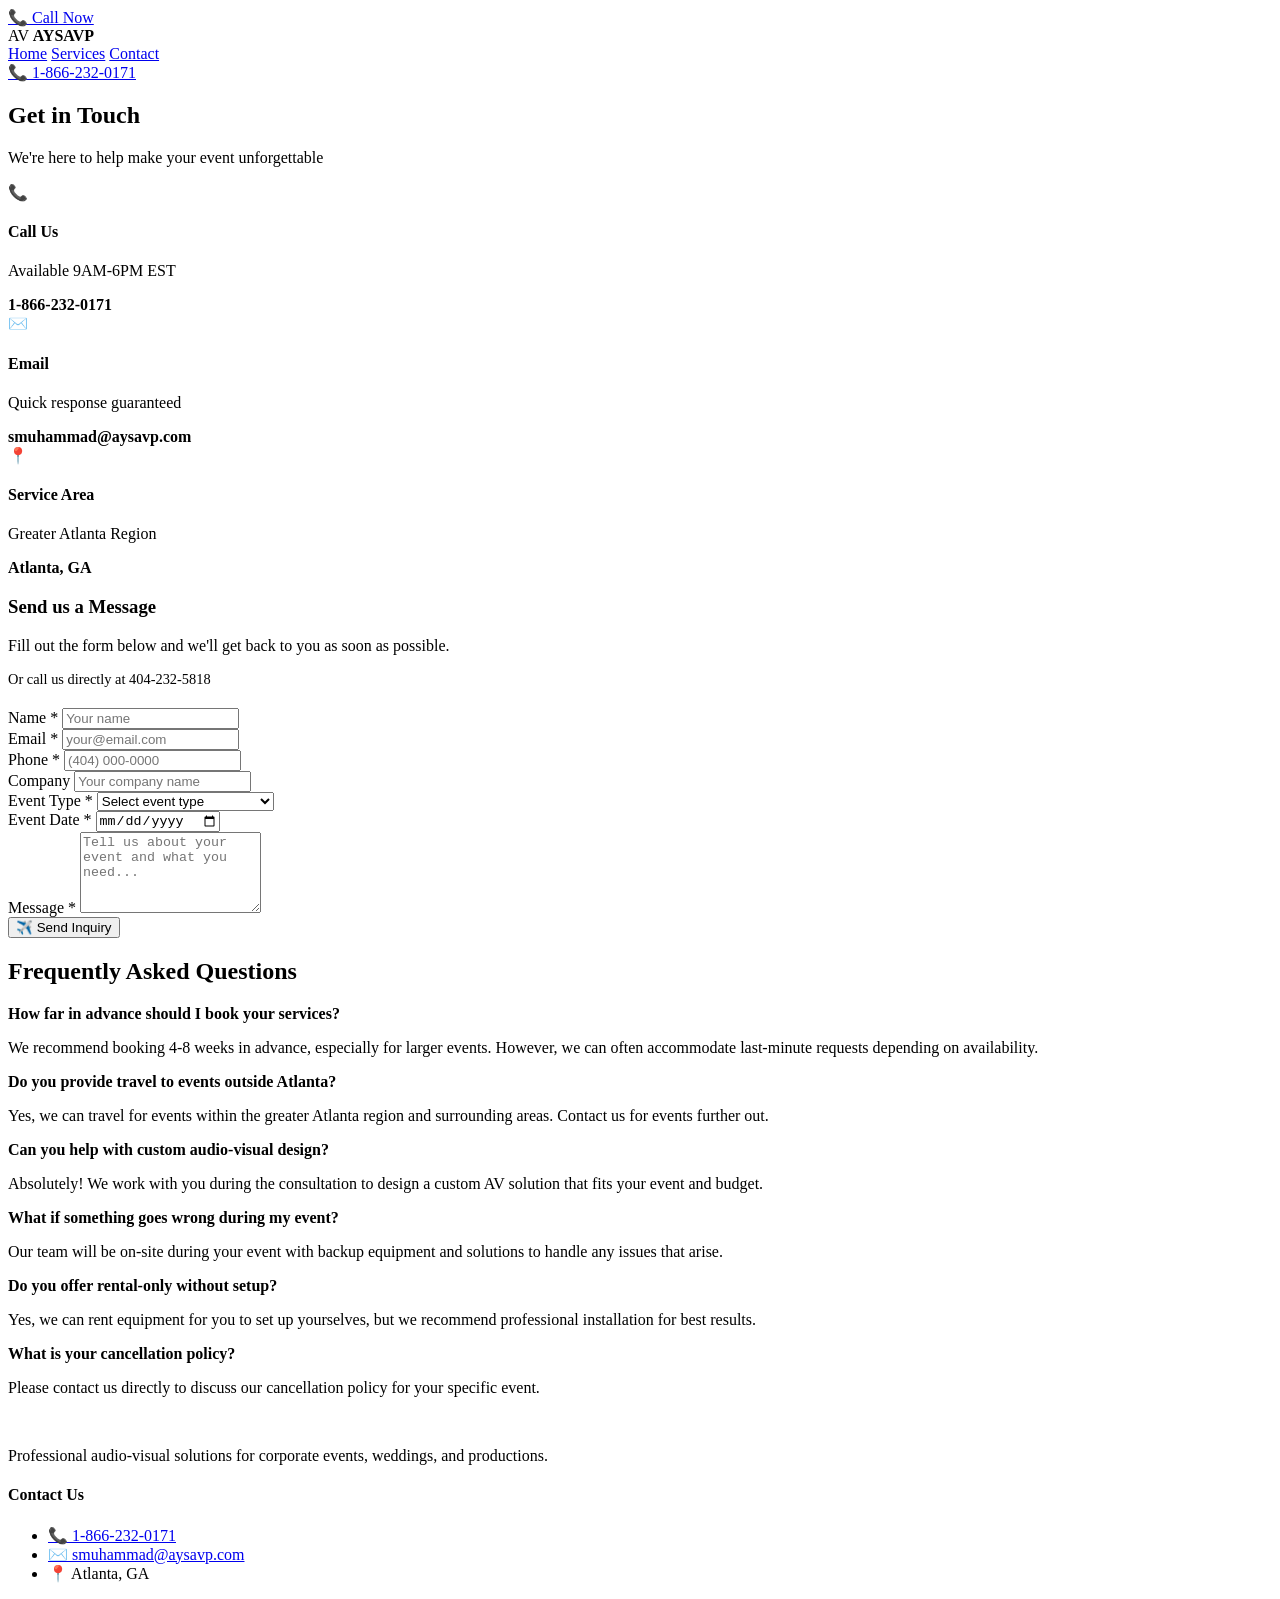
==== contact.html @ 8ec9f26a "Create contact.html" ====
<!DOCTYPE html>
<html lang="en">
<head>
    <meta charset="UTF-8">
    <meta name="viewport" content="width=device-width, initial-scale=1.0">
    <title>Contact - AYSAVP</title>
    <link rel="stylesheet" href="style.css">
    <link href="https://fonts.googleapis.com/css2?family=Inter:wght@400;500;600;700&display=swap" rel="stylesheet">
</head>
<body>

    <a href="tel:18662320171" class="floating-call"><span>📞 Call Now</span></a>

    <header>
        <div class="container nav-flex">
            <div class="logo"><span class="logo-box">AV</span> <strong>AYSAVP</strong></div>
            <nav>
                <a href="index.html">Home</a>
                <a href="services.html">Services</a>
                <a href="contact.html" class="active">Contact</a>
            </nav>
            <div class="phone-link"><a href="tel:18662320171">📞 1-866-232-0171</a></div>
        </div>
    </header>

    <section class="hero-small">
        <div class="container">
            <h1>Get in Touch</h1>
            <p>We're here to help make your event unforgettable</p>
        </div>
    </section>

    <section class="container section-padding">
        <div class="contact-info-grid">
            <div class="info-card">
                <div class="icon-circle">📞</div>
                <h4>Call Us</h4>
                <p>Available 9AM-6PM EST</p>
                <strong>1-866-232-0171</strong>
            </div>
            <div class="info-card">
                <div class="icon-circle">✉️</div>
                <h4>Email</h4>
                <p>Quick response guaranteed</p>
                <strong>smuhammad@aysavp.com</strong>
            </div>
            <div class="info-card">
                <div class="icon-circle">📍</div>
                <h4>Service Area</h4>
                <p>Greater Atlanta Region</p>
                <strong>Atlanta, GA</strong>
            </div>
        </div>
    </section>

    <section class="form-section">
        <div class="container">
            <div class="form-container">
                <h3>Send us a Message</h3>
                <p>Fill out the form below and we'll get back to you as soon as possible.</p>
                <p style="font-size: 0.9rem; margin-bottom: 20px;">Or call us directly at <a href="tel:4042325818" style="color: var(--blue); text-decoration: none;">404-232-5818</a></p>
                
                <form action="https://formspree.io/f/YOUR_ENDPOINT_ID" method="POST">
                    <div class="form-grid">
                        <div class="form-field">
                            <label>Name *</label>
                            <input type="text" name="name" placeholder="Your name" required>
                        </div>
                        <div class="form-field">
                            <label>Email *</label>
                            <input type="email" name="email" placeholder="your@email.com" required>
                        </div>
                        <div class="form-field">
                            <label>Phone *</label>
                            <input type="tel" name="phone" placeholder="(404) 000-0000" required>
                        </div>
                        <div class="form-field">
                            <label>Company</label>
                            <input type="text" name="company" placeholder="Your company name">
                        </div>
                        <div class="form-field">
                            <label>Event Type *</label>
                            <select name="event_type" required>
                                <option value="" disabled selected>Select event type</option>
                                <option value="corporate">Corporate Event</option>
                                <option value="wedding">Wedding</option>
                                <option value="concert">Concert/Live Performance</option>
                                <option value="other">Other</option>
                            </select>
                        </div>
                        <div class="form-field">
                            <label>Event Date *</label>
                            <input type="date" name="event_date" required>
                        </div>
                    </div>
                    <div class="form-field">
                        <label>Message *</label>
                        <textarea name="message" rows="5" placeholder="Tell us about your event and what you need..." required></textarea>
                    </div>
                    <button type="submit" class="btn-primary full-width">✈️ Send Inquiry</button>
                </form>
            </div>
        </div>
    </section>

    <section class="container section-padding">
        <h2 class="section-title">Frequently Asked Questions</h2>
        <div class="faq-list">
            <div class="faq-item">
                <strong>How far in advance should I book your services?</strong>
                <p>We recommend booking 4-8 weeks in advance, especially for larger events. However, we can often accommodate last-minute requests depending on availability.</p>
            </div>
            
            <div class="faq-item">
                <strong>Do you provide travel to events outside Atlanta?</strong>
                <p>Yes, we can travel for events within the greater Atlanta region and surrounding areas. Contact us for events further out.</p>
            </div>

            <div class="faq-item">
                <strong>Can you help with custom audio-visual design?</strong>
                <p>Absolutely! We work with you during the consultation to design a custom AV solution that fits your event and budget.</p>
            </div>

            <div class="faq-item">
                <strong>What if something goes wrong during my event?</strong>
                <p>Our team will be on-site during your event with backup equipment and solutions to handle any issues that arise.</p>
            </div>

            <div class="faq-item">
                <strong>Do you offer rental-only without setup?</strong>
                <p>Yes, we can rent equipment for you to set up yourselves, but we recommend professional installation for best results.</p>
            </div>

            <div class="faq-item">
                <strong>What is your cancellation policy?</strong>
                <p>Please contact us directly to discuss our cancellation policy for your specific event.</p>
            </div>
        </div>
    </section>

    <footer>
        <div class="container footer-grid">
            <div class="footer-col">
                <div class="logo" style="color: white; margin-bottom: 15px;"><span class="logo-box">AV</span> AYSAVP</div>
                <p>Professional audio-visual solutions for corporate events, weddings, and productions.</p>
            </div>
            <div class="footer-col">
                <h4>Contact Us</h4>
                <ul>
                    <li><a href="tel:18662320171" class="react-text">📞 1-866-232-0171</a></li>
                    <li><a href="mailto:smuhammad@aysavp.com" class="react-text">✉️ smuhammad@aysavp.com</a></li>
                    <li>📍 Atlanta, GA</li>
                </ul>
            </div>
        </div>
    </footer>

</body>
</html>
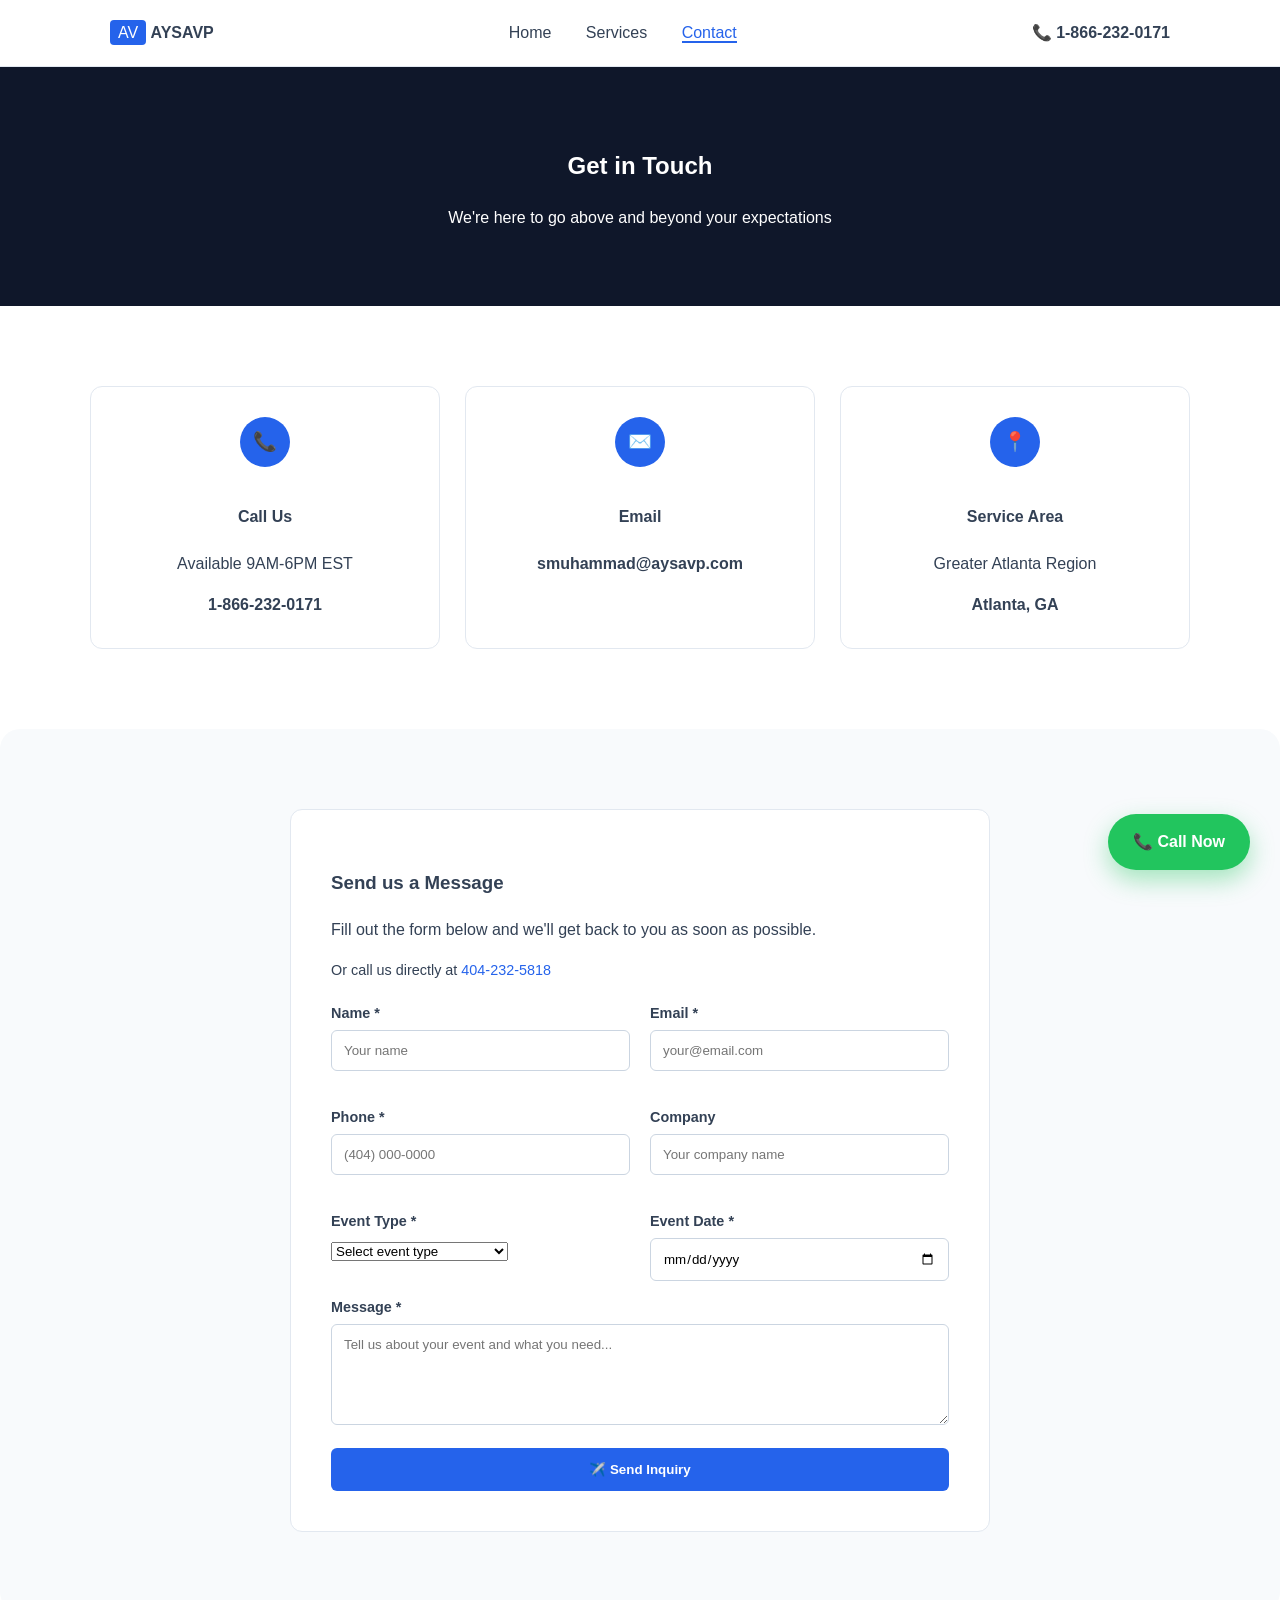
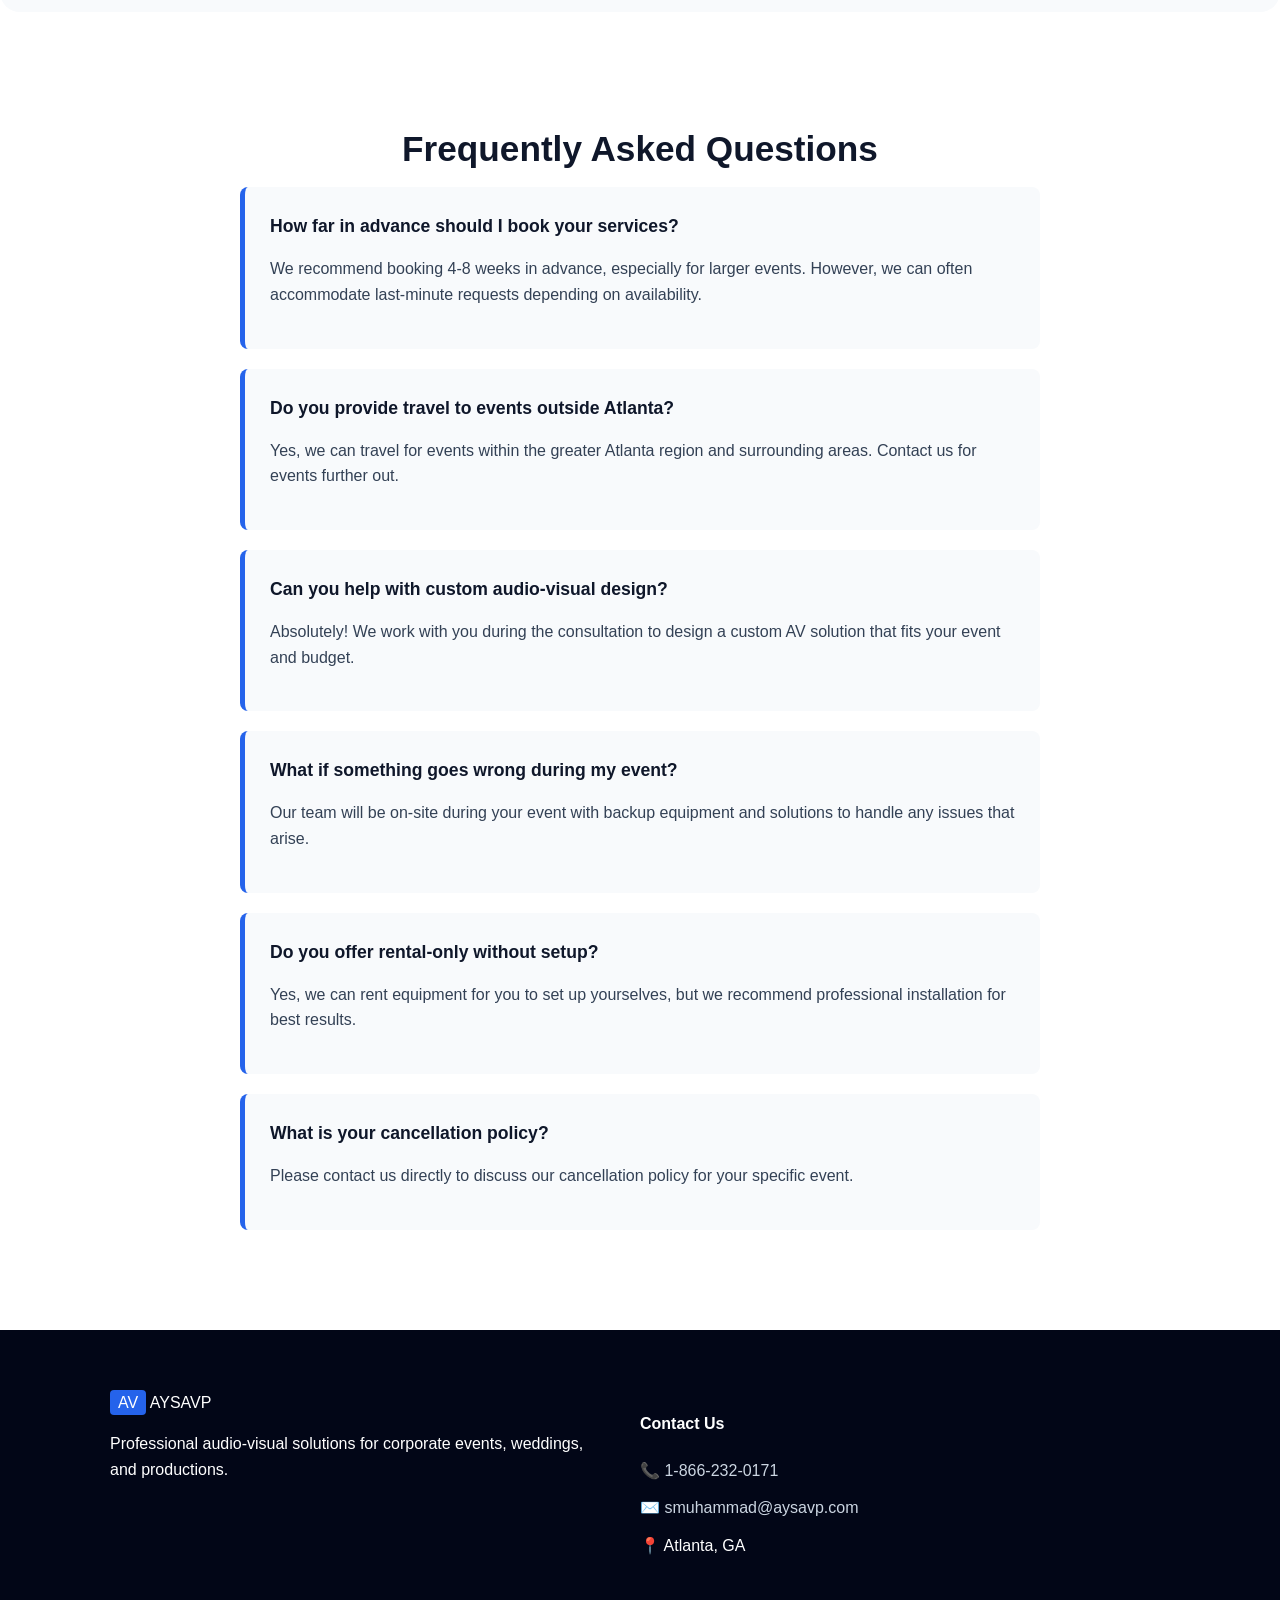
==== commit 43b14172: "Update contact.html" ====
--- a/contact.html
+++ b/contact.html
@@ -26,7 +26,7 @@
     <section class="hero-small">
         <div class="container">
             <h1>Get in Touch</h1>
-            <p>We're here to help make your event unforgettable</p>
+            <p>We're here to go above and beyond your expectations</p>
         </div>
     </section>
 
@@ -41,8 +41,8 @@
             <div class="info-card">
                 <div class="icon-circle">✉️</div>
                 <h4>Email</h4>
-                <p>Quick response guaranteed</p>
-                <strong>smuhammad@aysavp.com</strong>
+           
+              <strong>smuhammad@aysavp.com</strong>
             </div>
             <div class="info-card">
                 <div class="icon-circle">📍</div>
--- a/style.css
+++ b/style.css
@@ -0,0 +1,124 @@
+/* --- AYSAVP FINAL STYLES --- */
+:root { 
+    --blue: #2563eb; 
+    --blue-hover: #1d4ed8;
+    --dark-navy: #0f172a;
+    --light-blue: #60a5fa;
+    --slate: #334155;
+    --bg-light: #f8fafc;
+}
+
+* { box-sizing: border-box; }
+body { font-family: 'Inter', sans-serif; margin: 0; color: var(--slate); line-height: 1.6; }
+.container { max-width: 1100px; margin: 0 auto; padding: 0 20px; }
+
+/* Navigation */
+header { padding: 20px 0; border-bottom: 1px solid #e2e8f0; background: white; position: sticky; top: 0; z-index: 1000; }
+.nav-flex { display: flex; justify-content: space-between; align-items: center; }
+.logo-box { background: var(--blue); color: white; padding: 4px 8px; border-radius: 4px; }
+nav a { text-decoration: none; color: var(--slate); margin: 0 15px; font-weight: 500; transition: 0.3s; }
+nav a:hover, nav a.active { color: var(--blue); border-bottom: 2px solid var(--blue); }
+.phone-link a { text-decoration: none; color: inherit; font-weight: 600; transition: 0.3s; }
+.phone-link a:hover { color: var(--blue); transform: scale(1.05); display: inline-block; }
+
+/* Hero Sections */
+.hero { background: linear-gradient(135deg, #0f172a 0%, #1e293b 100%); color: white; text-align: center; padding: 120px 0; }
+.hero h1 { font-size: 3.5rem; margin-bottom: 20px; line-height: 1.2; }
+.hero h1 span { color: var(--light-blue); }
+.hero p { font-size: 1.2rem; max-width: 800px; margin: 0 auto 30px; opacity: 0.9; }
+.hero-btns { display: flex; justify-content: center; gap: 20px; margin-top: 30px; }
+.hero-small { background: var(--dark-navy); color: white; text-align: center; padding: 60px 0; }
+
+/* Button Reactions */
+.btn-primary { 
+    background: var(--blue); color: white; border: none; padding: 14px 28px; 
+    border-radius: 6px; cursor: pointer; font-weight: 600; transition: all 0.3s ease; 
+}
+.btn-primary:hover { 
+    background: var(--blue-hover); transform: translateY(-4px); 
+    box-shadow: 0 12px 24px rgba(37, 99, 235, 0.4); 
+}
+
+.btn-white {
+    background: white; color: var(--blue); border: 2px solid white; 
+    padding: 14px 32px; border-radius: 6px; cursor: pointer; font-weight: 700; transition: all 0.3s ease;
+}
+.btn-white:hover {
+    background: transparent; color: white; transform: translateY(-3px); 
+    box-shadow: 0 10px 20px rgba(255, 255, 255, 0.2);
+}
+
+.btn-primary-outline { 
+    background: transparent; color: var(--blue); border: 2px solid var(--blue); 
+    padding: 12px 24px; border-radius: 6px; cursor: pointer; font-weight: 600; transition: all 0.3s ease; 
+}
+.btn-primary-outline:hover { 
+    background: var(--blue); color: white; transform: translateY(-4px); 
+}
+
+/* Grids & Cards */
+.section-padding { padding: 80px 0; }
+.section-title { text-align: center; font-size: 2.2rem; margin-bottom: 10px; color: var(--dark-navy); }
+.section-subtitle { text-align: center; margin-bottom: 50px; }
+.grid-3 { display: grid; grid-template-columns: repeat(auto-fit, minmax(300px, 1fr)); gap: 30px; }
+.card { padding: 30px; border: 1px solid #e2e8f0; border-radius: 12px; background: white; transition: 0.3s; text-align: center; }
+.card:hover { transform: translateY(-10px); border-color: var(--blue); box-shadow: 0 20px 40px rgba(0,0,0,0.05); }
+.icon { font-size: 2.5rem; display: block; margin-bottom: 15px; }
+
+/* Services Page Layout */
+.flex-row { display: flex; align-items: center; gap: 60px; margin-bottom: 80px; }
+.flex-row.reverse { flex-direction: row-reverse; }
+.image-box { flex: 1; height: 350px; border-radius: 20px; overflow: hidden; box-shadow: 0 10px 30px rgba(0,0,0,0.1); background: #ccc; }
+.image-box img { width: 100%; height: 100%; object-fit: cover; transition: 0.6s ease; }
+.image-box:hover img { transform: scale(1.1); }
+.text-box { flex: 1; }
+.check-list { list-style: none; padding: 0; margin: 20px 0; }
+.check-list li { margin-bottom: 10px; display: flex; align-items: center; font-weight: 500; }
+.check-list li::before { content: "✓"; color: var(--blue); font-weight: 900; margin-right: 10px; font-size: 1.2rem; }
+
+/* Packages */
+.packages-section { background: var(--bg-light); }
+.package-card .price { font-size: 1.5rem; font-weight: 700; margin: 20px 0; color: var(--dark-navy); }
+.package-card.featured { background: linear-gradient(135deg, var(--blue), #0891b2); color: white; transform: scale(1.05); border: none; }
+.package-card.featured .price { color: white; }
+
+/* Contact Page Specifics */
+.contact-info-grid { display: grid; grid-template-columns: repeat(auto-fit, minmax(280px, 1fr)); gap: 25px; }
+.info-card { background: white; border: 1px solid #e2e8f0; padding: 30px; border-radius: 12px; text-align: center; transition: 0.3s; }
+.info-card:hover { transform: translateY(-8px); border-color: var(--blue); }
+.icon-circle { background: var(--blue); color: white; width: 50px; height: 50px; border-radius: 50%; display: inline-flex; align-items: center; justify-content: center; margin-bottom: 15px; font-size: 1.2rem; }
+
+/* Form */
+.form-section { background: var(--bg-light); padding: 80px 0; border-radius: 20px; }
+.form-container { max-width: 700px; margin: 0 auto; background: white; padding: 40px; border-radius: 12px; border: 1px solid #e2e8f0; }
+.form-grid { display: grid; grid-template-columns: 1fr 1fr; gap: 20px; }
+.form-field { margin-bottom: 15px; }
+.form-field label { display: block; font-weight: 600; margin-bottom: 5px; font-size: 0.9rem; }
+input, textarea { width: 100%; padding: 12px; border: 1px solid #cbd5e1; border-radius: 6px; font-family: inherit; }
+.full-width { width: 100%; }
+
+/* FAQ - Blue Border Style */
+.faq-list { max-width: 800px; margin: 0 auto; }
+.faq-item { background: #f8fafc; padding: 25px; border-radius: 8px; margin-bottom: 20px; border-left: 5px solid var(--blue); text-align: left; }
+.faq-item strong { display: block; font-size: 1.1rem; margin-bottom: 10px; color: var(--dark-navy); }
+
+/* Footer & Floating Button */
+.bottom-cta { background: linear-gradient(90deg, #2563eb, #0891b2); color: white; text-align: center; padding: 80px 0; }
+footer { background: #020617; color: white; padding: 60px 0; margin-top: auto; }
+.footer-grid { display: grid; grid-template-columns: 2fr 1fr 1fr; gap: 40px; }
+.footer-col ul { list-style: none; padding: 0; }
+.footer-col li { margin-bottom: 12px; }
+.footer-col a { color: #cbd5e1; text-decoration: none; transition: 0.3s; }
+.footer-col a:hover { color: white; }
+
+.floating-call { position: fixed; bottom: 30px; right: 30px; background: #22c55e; color: white; padding: 15px 25px; border-radius: 50px; text-decoration: none; font-weight: 700; box-shadow: 0 10px 25px rgba(34, 197, 94, 0.4); z-index: 9999; transition: all 0.3s ease; }
+.floating-call:hover { transform: scale(1.1) translateY(-5px); background: #16a34a; }
+
+/* Mobile Responsiveness */
+@media (max-width: 768px) {
+    .flex-row, .flex-row.reverse, .footer-grid, .nav-flex { flex-direction: column; gap: 30px; text-align: center; }
+    .hero h1 { font-size: 2.5rem; }
+    .hero-btns { flex-direction: column; }
+    .nav-flex nav { display: flex; flex-direction: column; gap: 10px; margin-top: 15px; }
+    .grid-3 { grid-template-columns: 1fr; }
+}
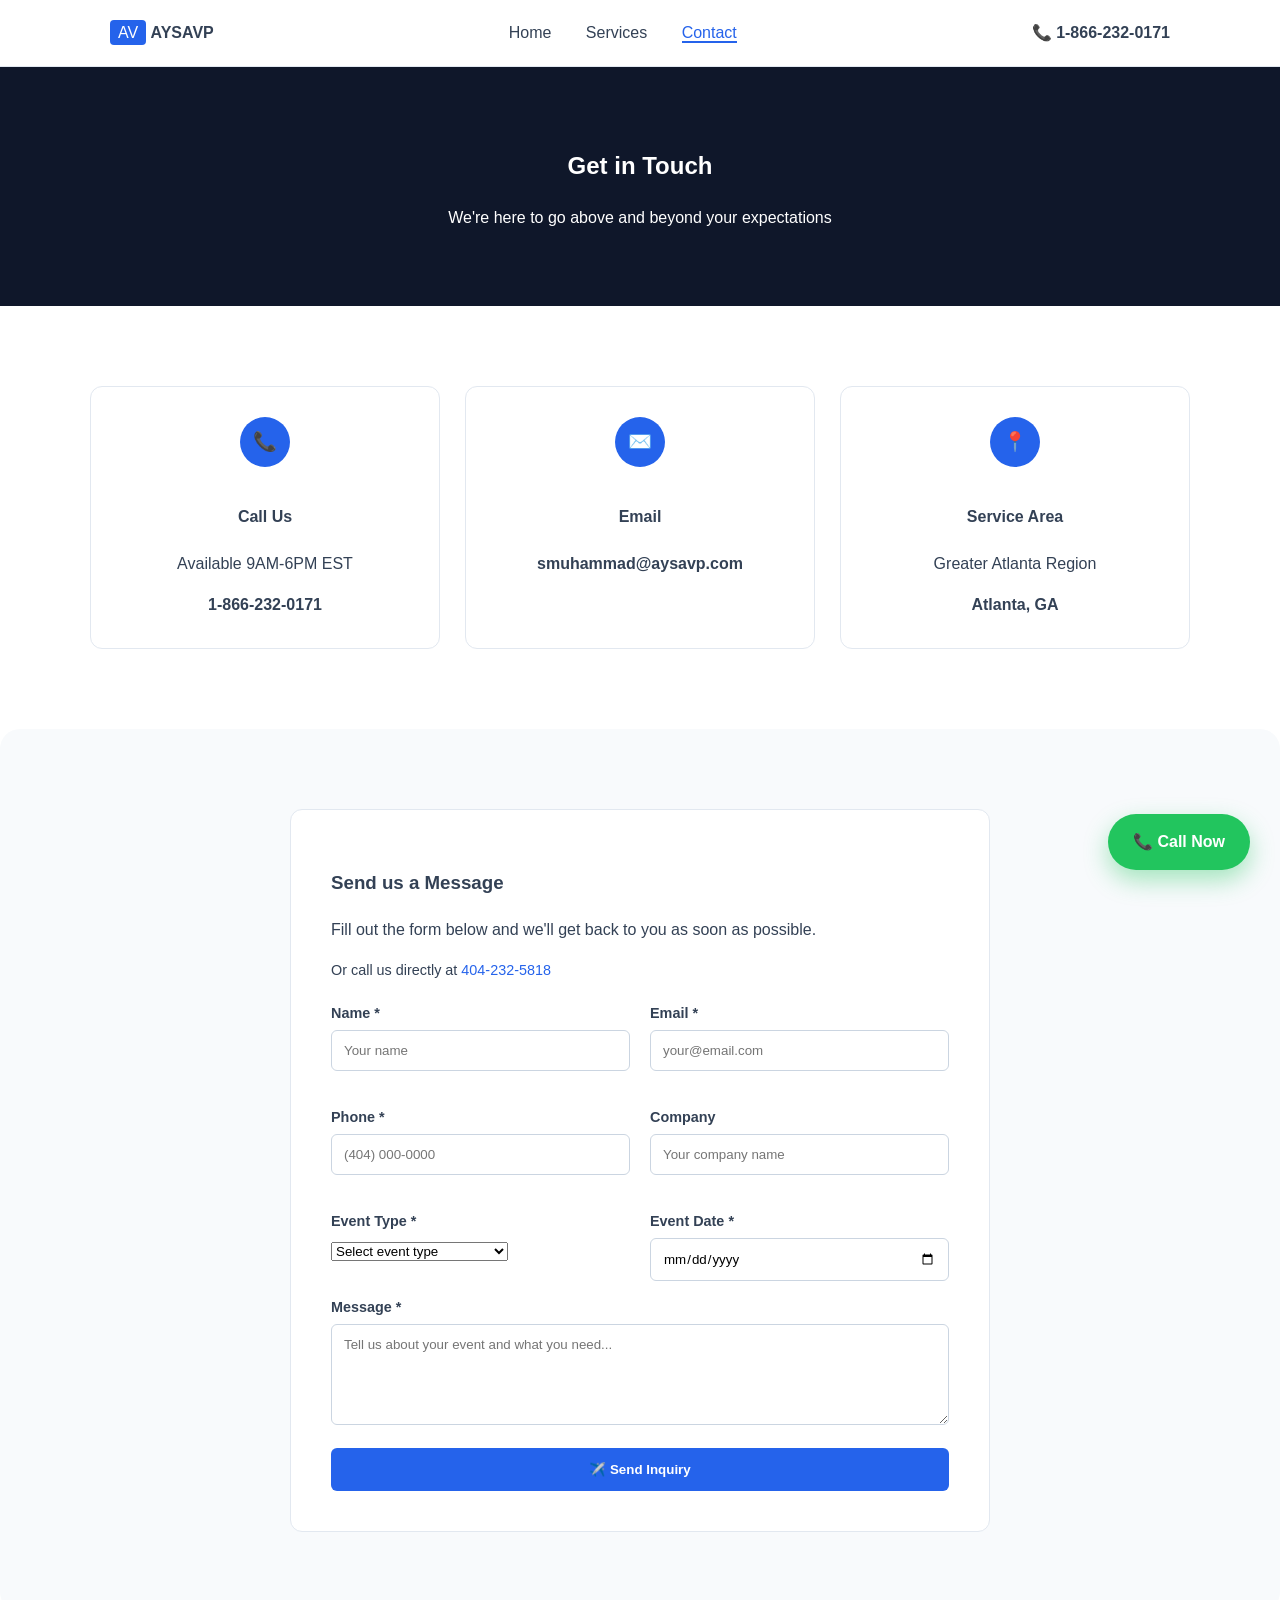
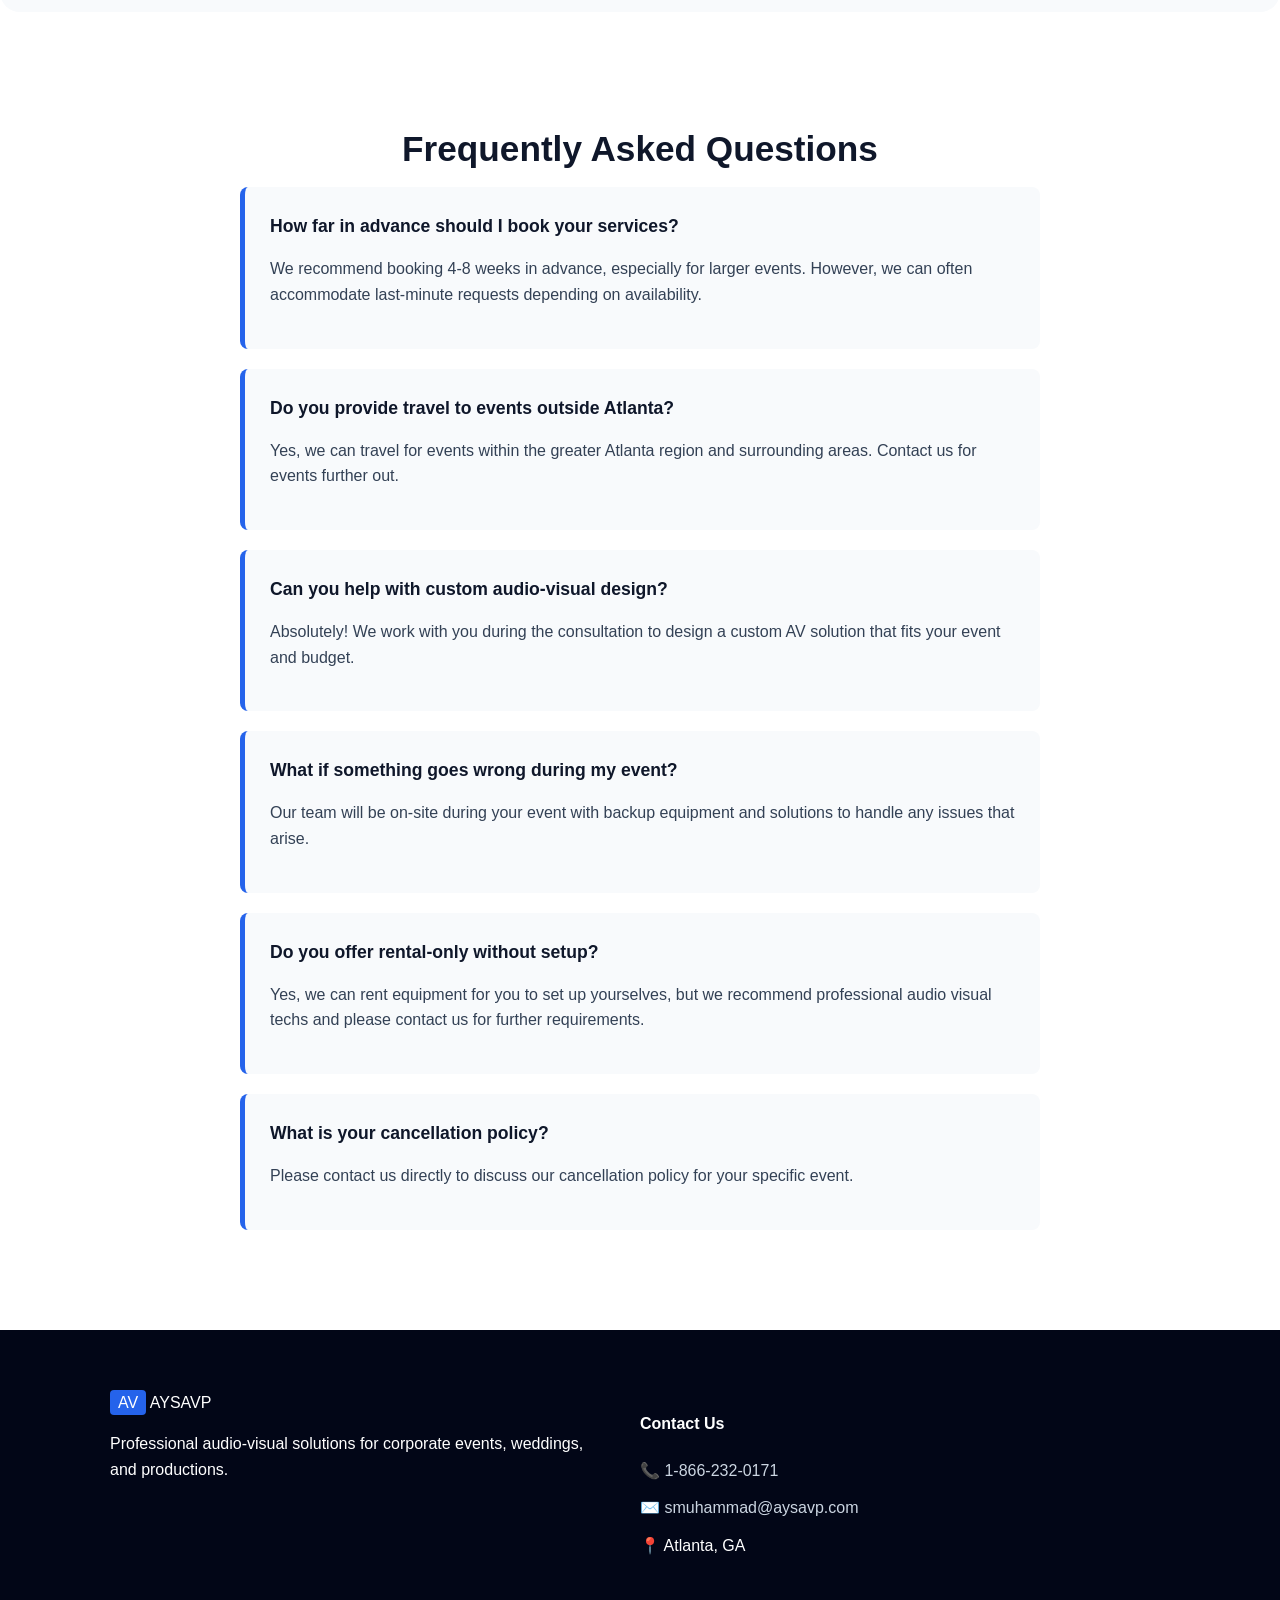
==== commit 2213cac1: "Update contact.html" ====
--- a/contact.html
+++ b/contact.html
@@ -128,7 +128,7 @@
 
             <div class="faq-item">
                 <strong>Do you offer rental-only without setup?</strong>
-                <p>Yes, we can rent equipment for you to set up yourselves, but we recommend professional installation for best results.</p>
+                <p>Yes, we can rent equipment for you to set up yourselves, but we recommend professional audio visual techs and please contact us for further requirements.</p>
             </div>
 
             <div class="faq-item">
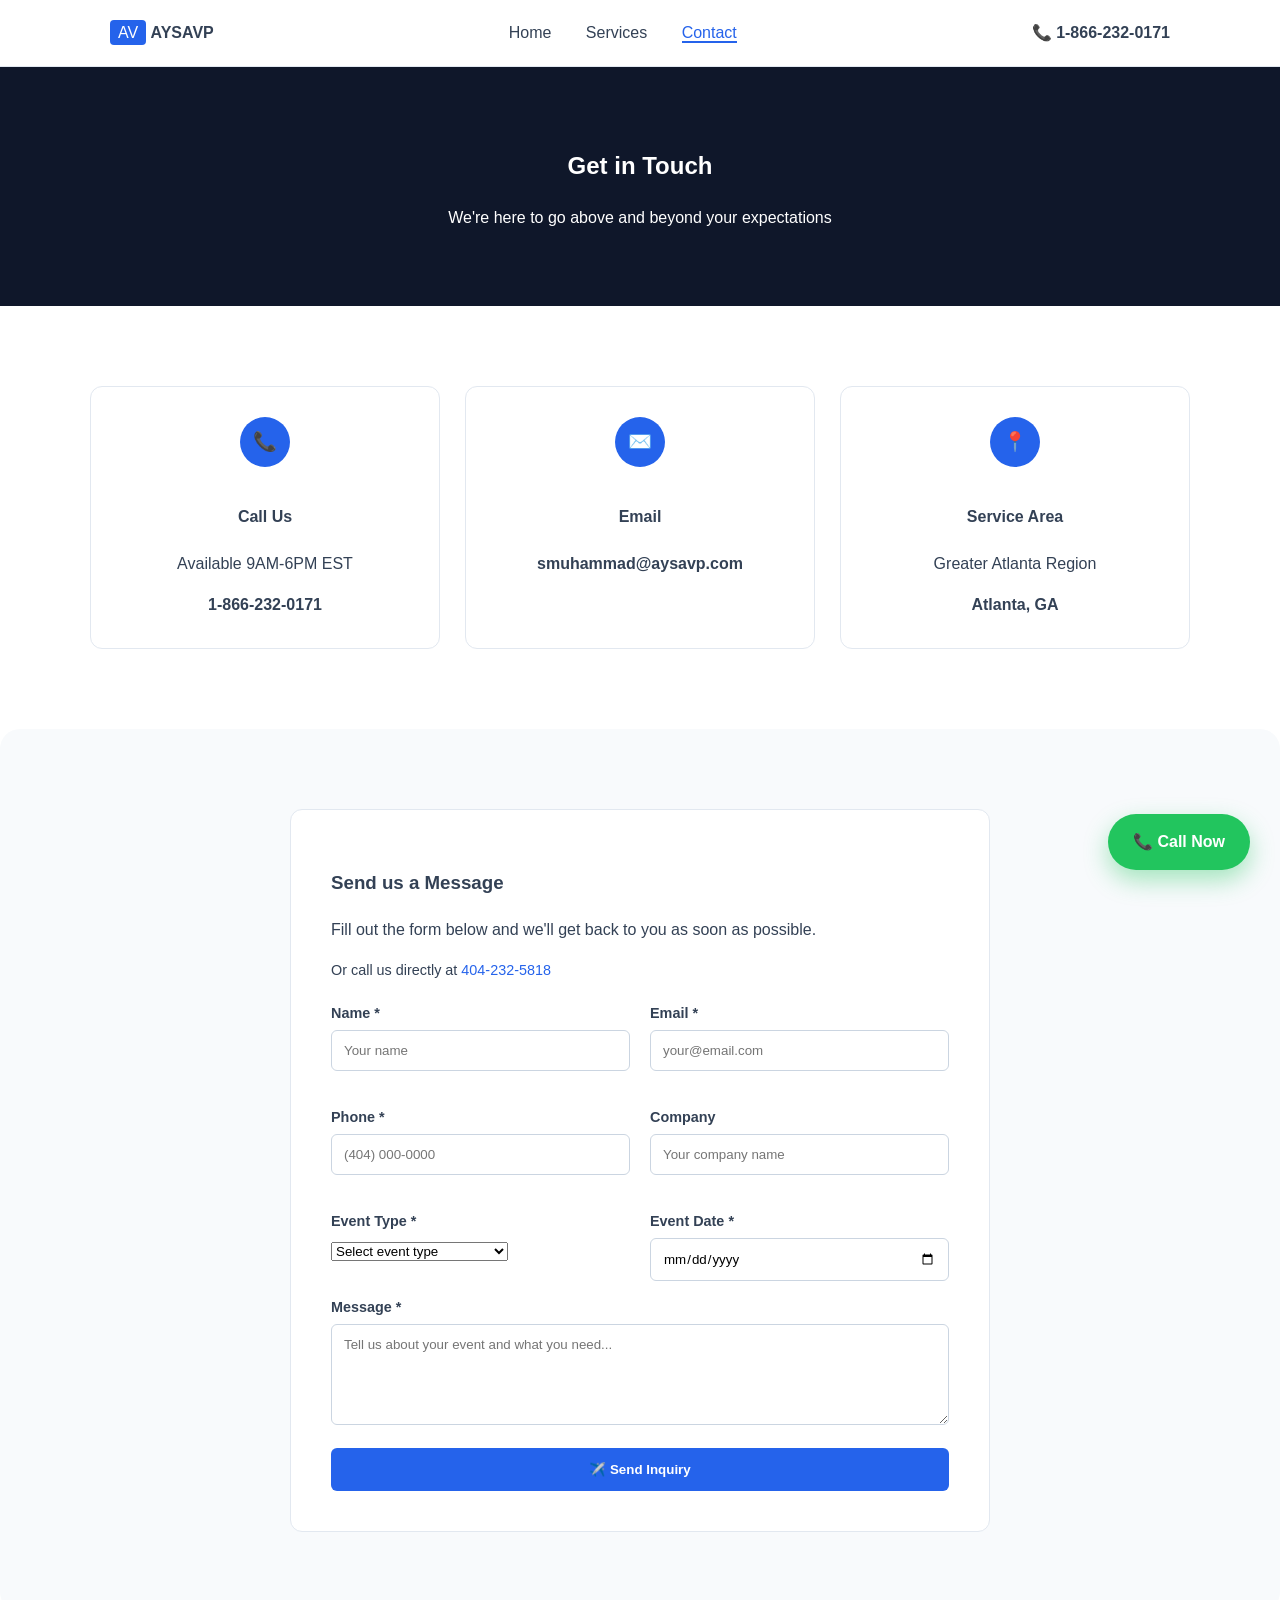
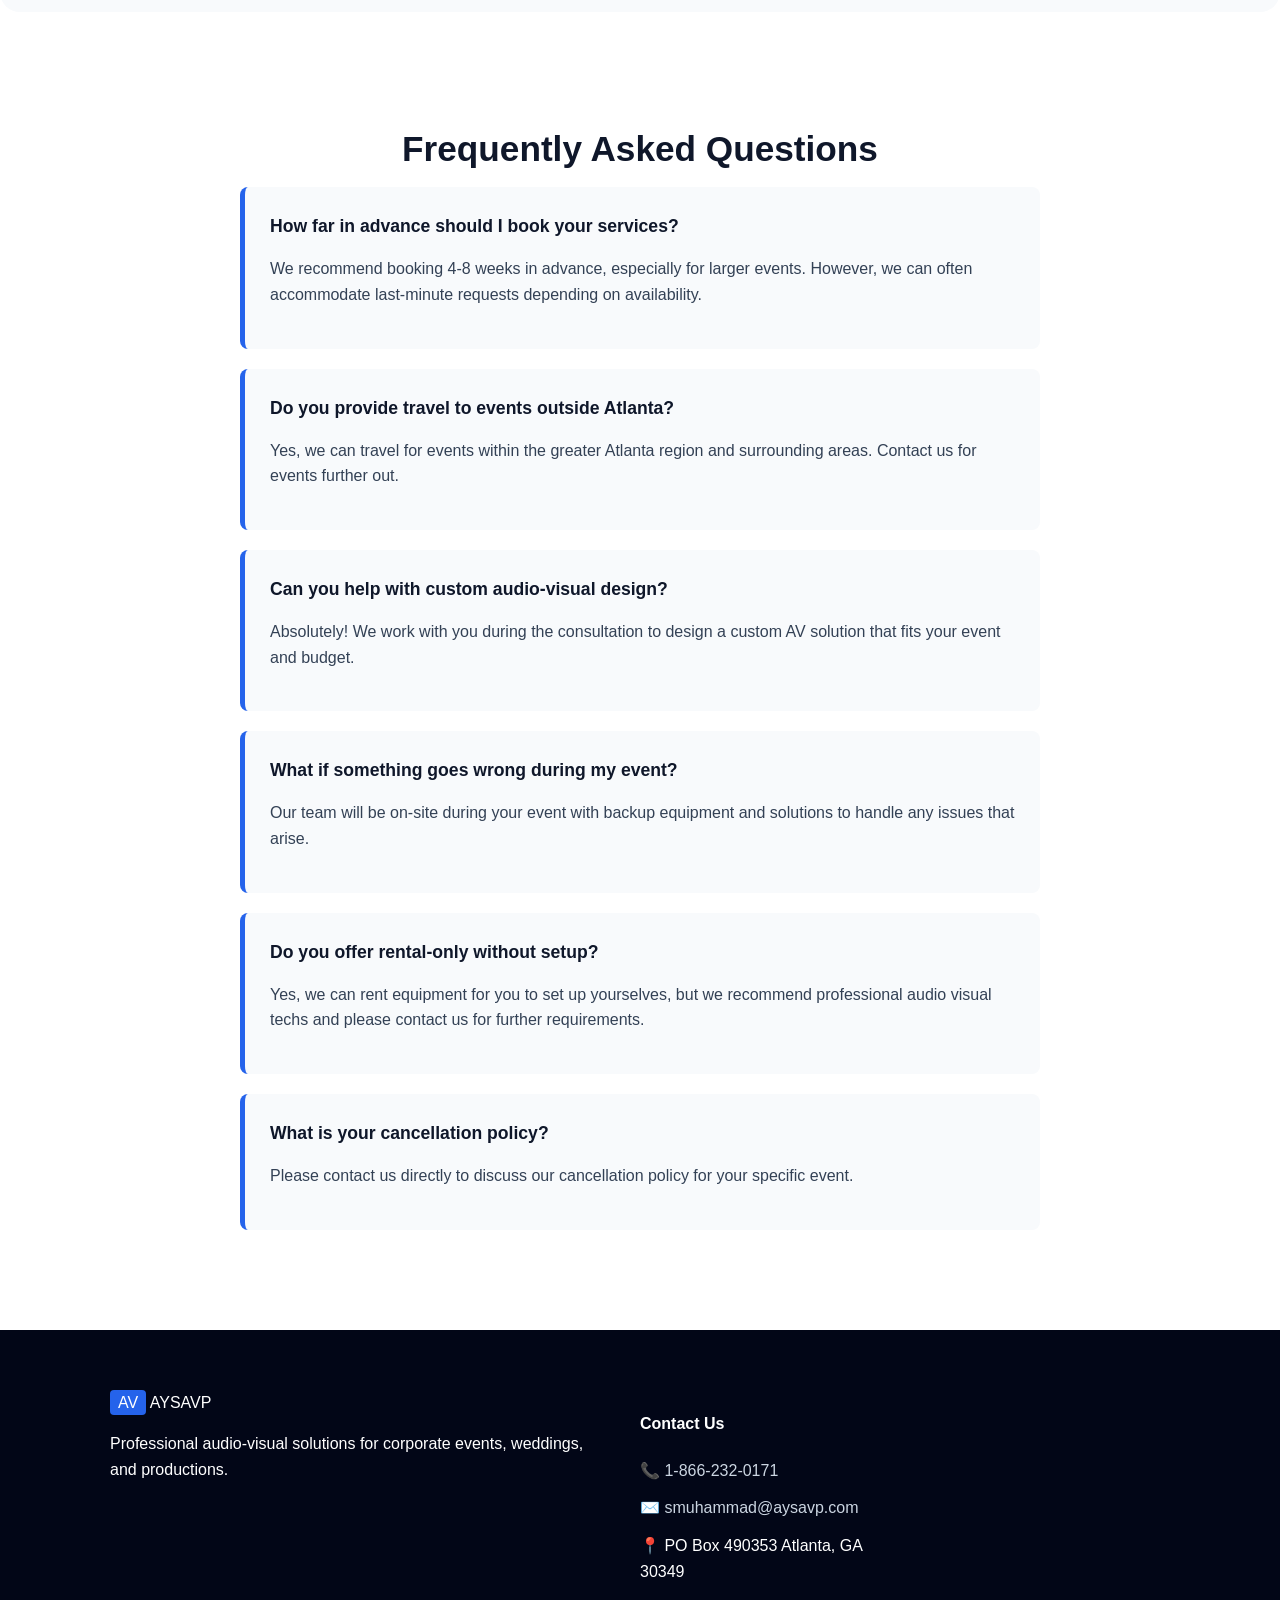
==== commit 4ad922fb: "Update contact.html" ====
--- a/contact.html
+++ b/contact.html
@@ -60,7 +60,7 @@
                 <p>Fill out the form below and we'll get back to you as soon as possible.</p>
                 <p style="font-size: 0.9rem; margin-bottom: 20px;">Or call us directly at <a href="tel:4042325818" style="color: var(--blue); text-decoration: none;">404-232-5818</a></p>
                 
-                <form action="https://formspree.io/f/YOUR_ENDPOINT_ID" method="POST">
+                <form action="https://formspree.io/f/mpqqqnng" method="POST">
                     <div class="form-grid">
                         <div class="form-field">
                             <label>Name *</label>
@@ -149,7 +149,7 @@
                 <ul>
                     <li><a href="tel:18662320171" class="react-text">📞 1-866-232-0171</a></li>
                     <li><a href="mailto:smuhammad@aysavp.com" class="react-text">✉️ smuhammad@aysavp.com</a></li>
-                    <li>📍 Atlanta, GA</li>
+                    <li>📍 PO Box 490353 Atlanta, GA 30349</li>
                 </ul>
             </div>
         </div>
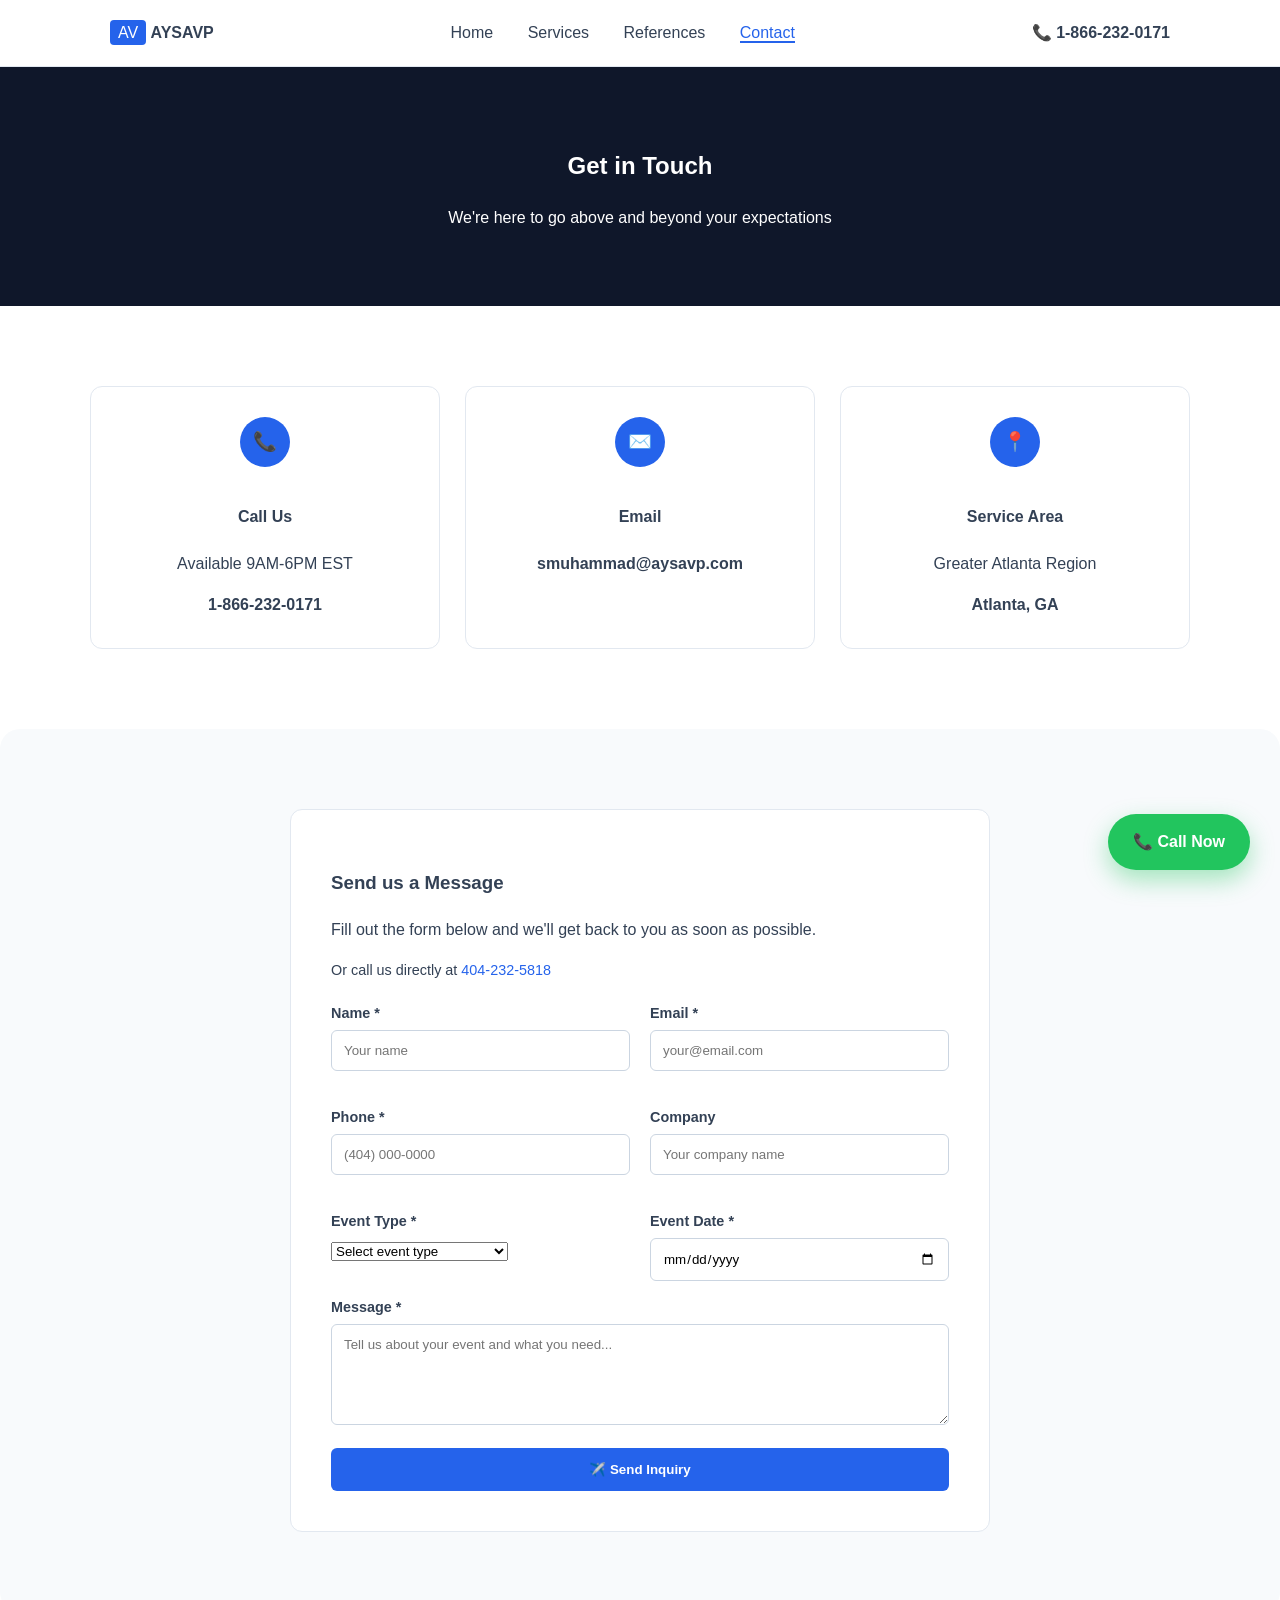
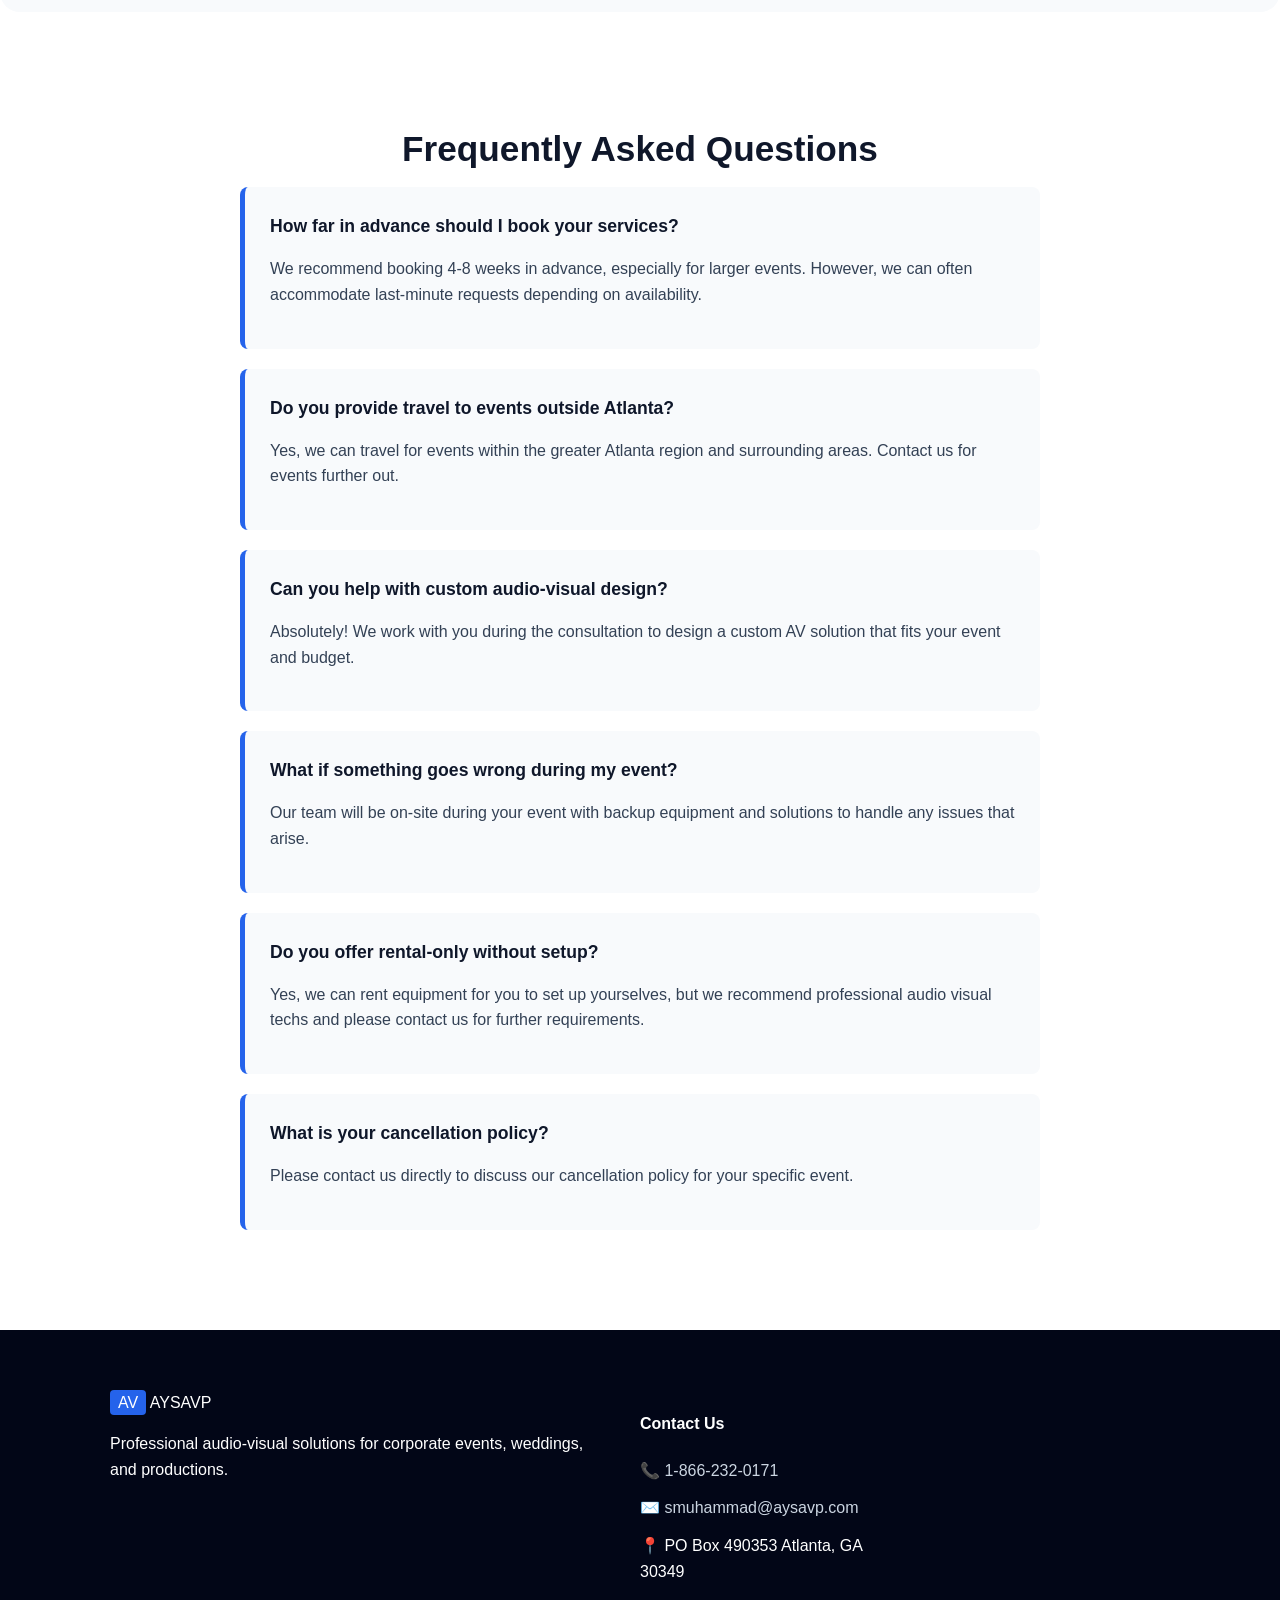
==== commit 6b91a5ad: "Fix: Add References link to contact.html navigation" ====
--- a/contact.html
+++ b/contact.html
@@ -17,6 +17,7 @@
             <nav>
                 <a href="index.html">Home</a>
                 <a href="services.html">Services</a>
+                <a href="references.html">References</a>
                 <a href="contact.html" class="active">Contact</a>
             </nav>
             <div class="phone-link"><a href="tel:18662320171">📞 1-866-232-0171</a></div>
